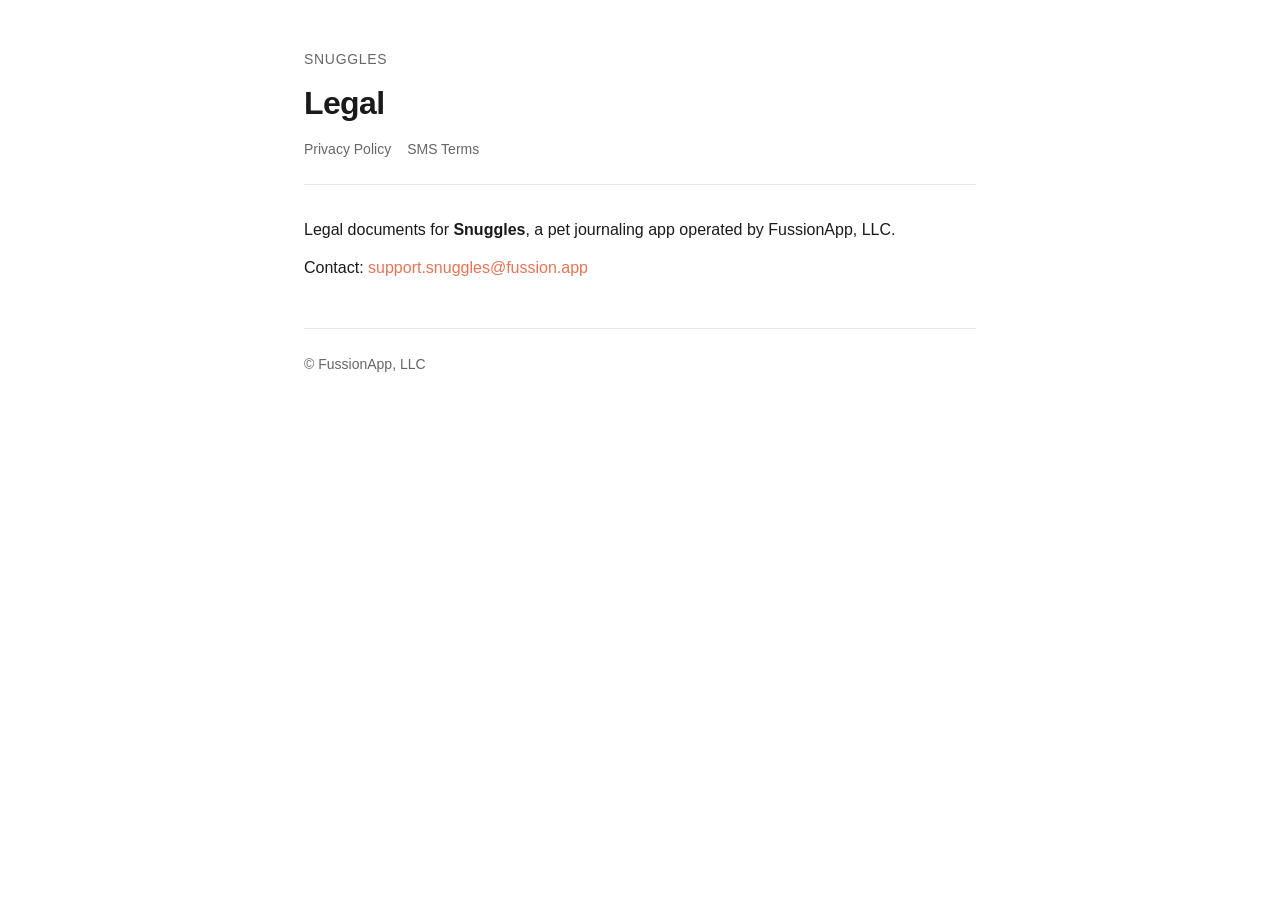
==== index.html @ 8c18772a "Initial: privacy policy + SMS terms pages" ====
<!DOCTYPE html>
<html lang="en">
<head>
<meta charset="utf-8">
<meta name="viewport" content="width=device-width, initial-scale=1">
<title>Snuggles — Legal</title>
<link rel="stylesheet" href="/style.css">
</head>
<body>
<div class="container">
  <header>
    <div class="brand">Snuggles</div>
    <h1>Legal</h1>
    <div class="nav">
      <a href="/privacy/">Privacy Policy</a>
      <a href="/terms/">SMS Terms</a>
    </div>
  </header>
  <p>Legal documents for <strong>Snuggles</strong>, a pet journaling app operated by FussionApp, LLC.</p>
  <p>Contact: <a href="mailto:support.snuggles@fussion.app">support.snuggles@fussion.app</a></p>
  <footer>
    &copy; FussionApp, LLC
  </footer>
</div>
</body>
</html>
---- style.css ----
:root {
  --bg: #ffffff;
  --fg: #1a1a1a;
  --muted: #666666;
  --rule: #e5e5e5;
  --accent: #ec7352;
  --code-bg: #f4f4f4;
}

@media (prefers-color-scheme: dark) {
  :root {
    --bg: #121212;
    --fg: #e5e5e5;
    --muted: #a0a0a0;
    --rule: #2a2a2a;
    --accent: #ff8a65;
    --code-bg: #1e1e1e;
  }
}

* {
  box-sizing: border-box;
}

html, body {
  margin: 0;
  padding: 0;
  background: var(--bg);
  color: var(--fg);
  font-family: -apple-system, BlinkMacSystemFont, "Segoe UI", Roboto, Oxygen, Ubuntu, Cantarell, "Helvetica Neue", Arial, sans-serif;
  font-size: 16px;
  line-height: 1.6;
  -webkit-font-smoothing: antialiased;
}

.container {
  max-width: 720px;
  margin: 0 auto;
  padding: 48px 24px 96px;
}

header {
  border-bottom: 1px solid var(--rule);
  padding-bottom: 24px;
  margin-bottom: 32px;
}

header .brand {
  font-size: 14px;
  color: var(--muted);
  letter-spacing: 0.05em;
  text-transform: uppercase;
  margin-bottom: 8px;
}

header h1 {
  margin: 0 0 4px;
  font-size: 32px;
  font-weight: 700;
  letter-spacing: -0.02em;
}

header .updated {
  color: var(--muted);
  font-size: 14px;
}

h2 {
  font-size: 22px;
  margin-top: 40px;
  margin-bottom: 12px;
  letter-spacing: -0.01em;
}

h3 {
  font-size: 17px;
  margin-top: 28px;
  margin-bottom: 8px;
}

p, li {
  margin: 0 0 12px;
}

ul {
  padding-left: 22px;
}

strong {
  color: var(--fg);
}

a {
  color: var(--accent);
  text-decoration: none;
}

a:hover {
  text-decoration: underline;
}

code {
  background: var(--code-bg);
  padding: 2px 6px;
  border-radius: 4px;
  font-size: 14px;
  font-family: "SF Mono", ui-monospace, SFMono-Regular, Menlo, Consolas, monospace;
}

table {
  width: 100%;
  border-collapse: collapse;
  margin: 16px 0 24px;
  font-size: 15px;
}

th, td {
  text-align: left;
  padding: 10px 12px;
  border-bottom: 1px solid var(--rule);
  vertical-align: top;
}

th {
  font-weight: 600;
  background: var(--code-bg);
}

hr {
  border: none;
  border-top: 1px solid var(--rule);
  margin: 48px 0;
}

footer {
  margin-top: 48px;
  padding-top: 24px;
  border-top: 1px solid var(--rule);
  color: var(--muted);
  font-size: 14px;
}

footer a {
  color: var(--muted);
}

.nav {
  display: flex;
  gap: 16px;
  margin-top: 8px;
  font-size: 14px;
}

.nav a {
  color: var(--muted);
}
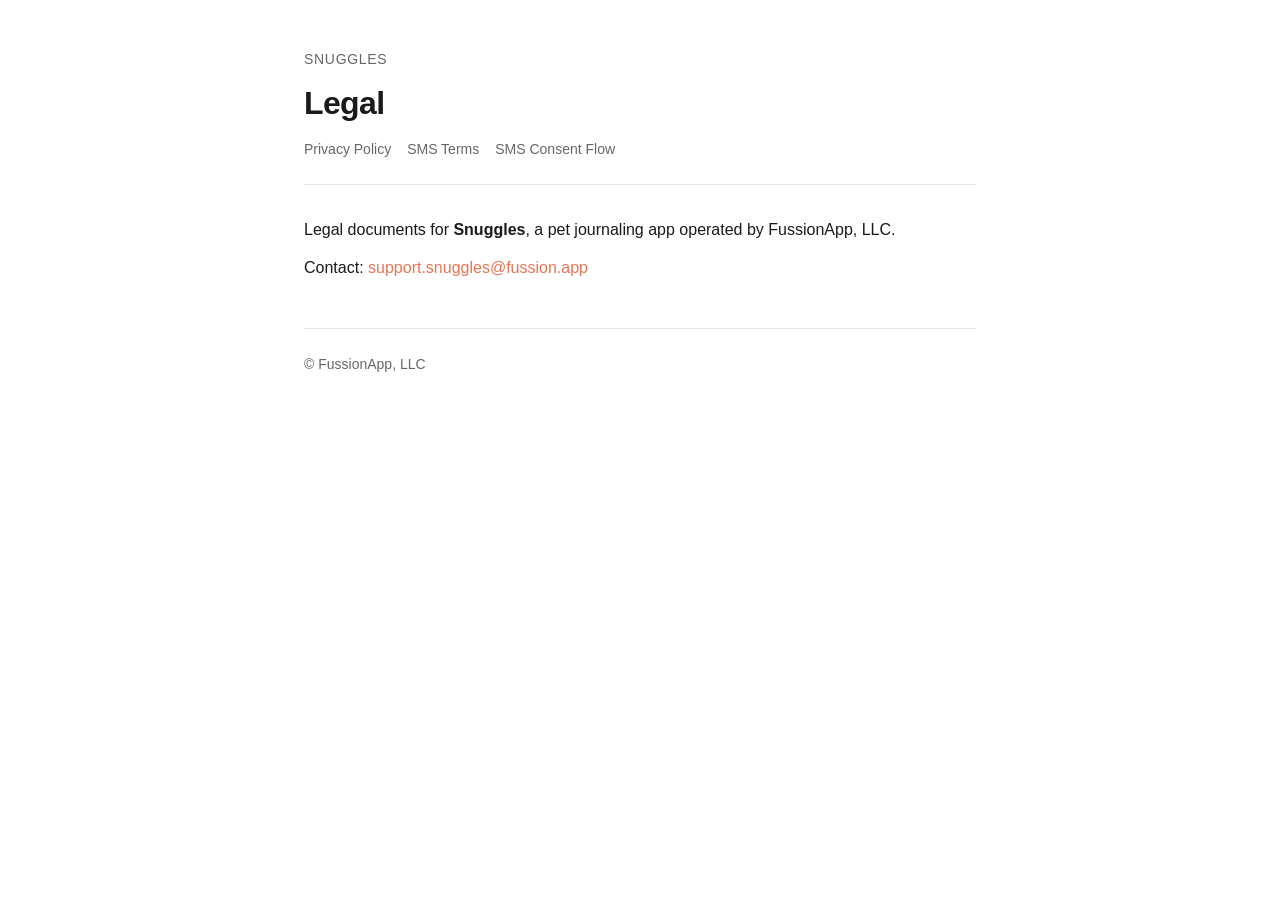
==== commit 1531c025: "Add SMS consent flow page with sign-in + verify screenshots Public reference page at /sms-consent/ f" ====
--- a/index.html
+++ b/index.html
@@ -14,6 +14,7 @@
     <div class="nav">
       <a href="/privacy/">Privacy Policy</a>
       <a href="/terms/">SMS Terms</a>
+      <a href="/sms-consent/">SMS Consent Flow</a>
     </div>
   </header>
   <p>Legal documents for <strong>Snuggles</strong>, a pet journaling app operated by FussionApp, LLC.</p>
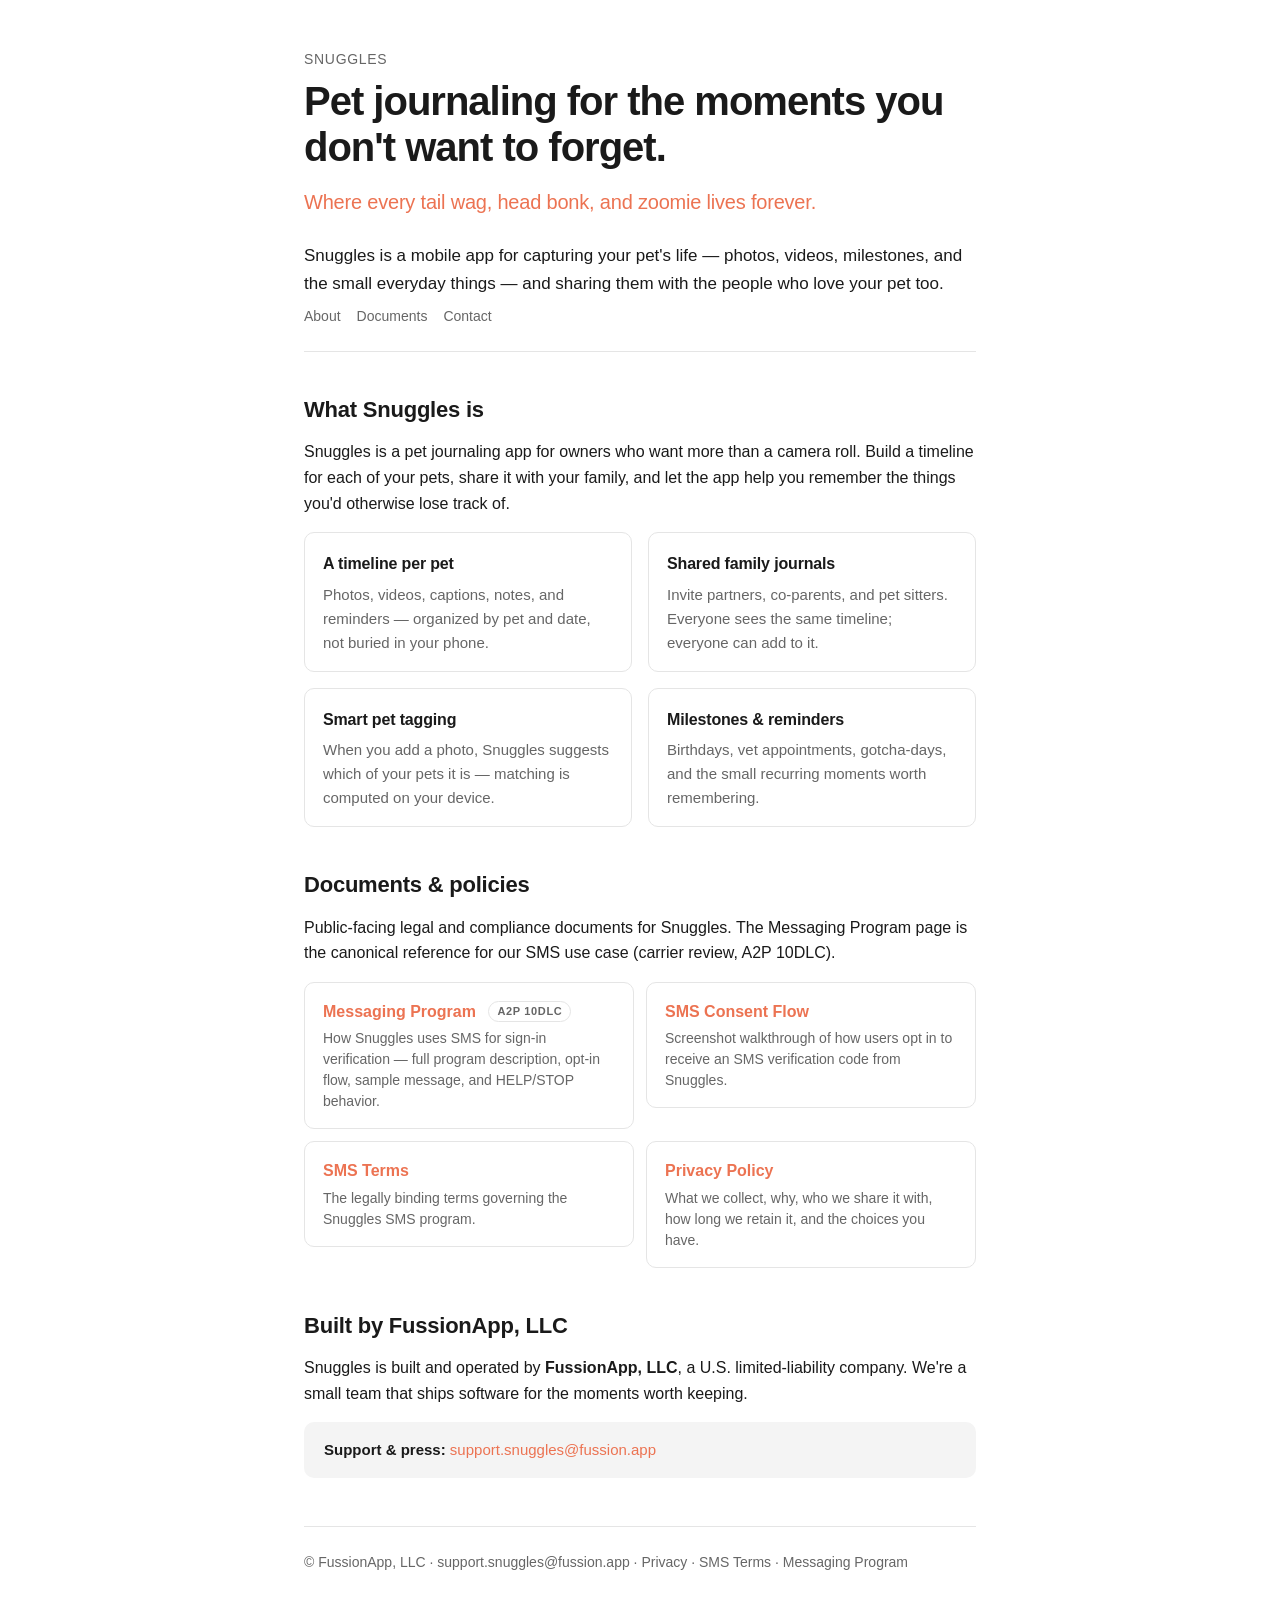
==== commit 6ebfdebb: "Redesign home page as proper Snuggles landing Replaces the bare legal-hub with a real landing page: " ====
--- a/index.html
+++ b/index.html
@@ -3,24 +3,187 @@
 <head>
 <meta charset="utf-8">
 <meta name="viewport" content="width=device-width, initial-scale=1">
-<title>Snuggles — Legal</title>
+<title>Snuggles — Pet journaling for the moments you don't want to forget</title>
+<meta name="description" content="Snuggles is a pet journaling app from FussionApp, LLC. Capture, share, and preserve every tail wag, head bonk, and zoomie of your pet's life.">
 <link rel="stylesheet" href="/style.css">
+<style>
+  .hero h1 {
+    font-size: 40px;
+    line-height: 1.15;
+    letter-spacing: -0.025em;
+    margin: 8px 0 16px;
+  }
+  .hero .tagline {
+    font-size: 20px;
+    color: var(--accent);
+    font-weight: 500;
+    margin: 0 0 24px;
+    letter-spacing: -0.01em;
+  }
+  .hero .lede {
+    font-size: 17px;
+    color: var(--fg);
+    margin: 0 0 8px;
+  }
+
+  .feature-grid {
+    display: grid;
+    grid-template-columns: repeat(auto-fit, minmax(220px, 1fr));
+    gap: 16px;
+    margin: 16px 0 8px;
+  }
+  .feature {
+    border: 1px solid var(--rule);
+    border-radius: 10px;
+    padding: 18px 18px 16px;
+  }
+  .feature .feature-title {
+    font-weight: 600;
+    margin-bottom: 6px;
+    letter-spacing: -0.01em;
+  }
+  .feature .feature-body {
+    font-size: 15px;
+    color: var(--muted);
+    margin: 0;
+  }
+
+  .doc-list {
+    display: grid;
+    grid-template-columns: repeat(auto-fit, minmax(260px, 1fr));
+    gap: 12px;
+    margin: 16px 0 8px;
+    padding: 0;
+    list-style: none;
+  }
+  .doc-list li {
+    margin: 0;
+  }
+  .doc-list a.doc-card {
+    display: block;
+    border: 1px solid var(--rule);
+    border-radius: 10px;
+    padding: 16px 18px;
+    color: var(--fg);
+    transition: border-color 0.15s ease, background 0.15s ease;
+  }
+  .doc-list a.doc-card:hover {
+    border-color: var(--accent);
+    text-decoration: none;
+    background: var(--code-bg);
+  }
+  .doc-list a.doc-card .doc-title {
+    font-weight: 600;
+    color: var(--accent);
+    margin-bottom: 4px;
+  }
+  .doc-list a.doc-card .doc-desc {
+    font-size: 14px;
+    color: var(--muted);
+    line-height: 1.5;
+  }
+
+  .doc-list .badge {
+    display: inline-block;
+    font-size: 11px;
+    text-transform: uppercase;
+    letter-spacing: 0.06em;
+    color: var(--muted);
+    border: 1px solid var(--rule);
+    border-radius: 999px;
+    padding: 1px 8px;
+    margin-left: 8px;
+    vertical-align: 2px;
+  }
+
+  .contact {
+    background: var(--code-bg);
+    border-radius: 10px;
+    padding: 16px 20px;
+    margin: 16px 0 0;
+    font-size: 15px;
+  }
+</style>
 </head>
 <body>
 <div class="container">
-  <header>
+  <header class="hero">
     <div class="brand">Snuggles</div>
-    <h1>Legal</h1>
+    <h1>Pet journaling for the moments you don't want to forget.</h1>
+    <p class="tagline">Where every tail wag, head bonk, and zoomie lives forever.</p>
+    <p class="lede">Snuggles is a mobile app for capturing your pet's life &mdash; photos, videos, milestones, and the small everyday things &mdash; and sharing them with the people who love your pet too.</p>
     <div class="nav">
-      <a href="/privacy/">Privacy Policy</a>
-      <a href="/terms/">SMS Terms</a>
-      <a href="/sms-consent/">SMS Consent Flow</a>
+      <a href="#about">About</a>
+      <a href="#documents">Documents</a>
+      <a href="#contact">Contact</a>
     </div>
   </header>
-  <p>Legal documents for <strong>Snuggles</strong>, a pet journaling app operated by FussionApp, LLC.</p>
-  <p>Contact: <a href="mailto:support.snuggles@fussion.app">support.snuggles@fussion.app</a></p>
+
+  <h2 id="about">What Snuggles is</h2>
+  <p>Snuggles is a pet journaling app for owners who want more than a camera roll. Build a timeline for each of your pets, share it with your family, and let the app help you remember the things you'd otherwise lose track of.</p>
+
+  <div class="feature-grid">
+    <div class="feature">
+      <div class="feature-title">A timeline per pet</div>
+      <p class="feature-body">Photos, videos, captions, notes, and reminders &mdash; organized by pet and date, not buried in your phone.</p>
+    </div>
+    <div class="feature">
+      <div class="feature-title">Shared family journals</div>
+      <p class="feature-body">Invite partners, co-parents, and pet sitters. Everyone sees the same timeline; everyone can add to it.</p>
+    </div>
+    <div class="feature">
+      <div class="feature-title">Smart pet tagging</div>
+      <p class="feature-body">When you add a photo, Snuggles suggests which of your pets it is &mdash; matching is computed on your device.</p>
+    </div>
+    <div class="feature">
+      <div class="feature-title">Milestones &amp; reminders</div>
+      <p class="feature-body">Birthdays, vet appointments, gotcha-days, and the small recurring moments worth remembering.</p>
+    </div>
+  </div>
+
+  <h2 id="documents">Documents &amp; policies</h2>
+  <p>Public-facing legal and compliance documents for Snuggles. The Messaging Program page is the canonical reference for our SMS use case (carrier review, A2P 10DLC).</p>
+
+  <ul class="doc-list">
+    <li>
+      <a class="doc-card" href="/messaging-program/">
+        <div class="doc-title">Messaging Program <span class="badge">A2P 10DLC</span></div>
+        <div class="doc-desc">How Snuggles uses SMS for sign-in verification &mdash; full program description, opt-in flow, sample message, and HELP/STOP behavior.</div>
+      </a>
+    </li>
+    <li>
+      <a class="doc-card" href="/sms-consent/">
+        <div class="doc-title">SMS Consent Flow</div>
+        <div class="doc-desc">Screenshot walkthrough of how users opt in to receive an SMS verification code from Snuggles.</div>
+      </a>
+    </li>
+    <li>
+      <a class="doc-card" href="/terms/">
+        <div class="doc-title">SMS Terms</div>
+        <div class="doc-desc">The legally binding terms governing the Snuggles SMS program.</div>
+      </a>
+    </li>
+    <li>
+      <a class="doc-card" href="/privacy/">
+        <div class="doc-title">Privacy Policy</div>
+        <div class="doc-desc">What we collect, why, who we share it with, how long we retain it, and the choices you have.</div>
+      </a>
+    </li>
+  </ul>
+
+  <h2 id="contact">Built by FussionApp, LLC</h2>
+  <p>Snuggles is built and operated by <strong>FussionApp, LLC</strong>, a U.S. limited-liability company. We're a small team that ships software for the moments worth keeping.</p>
+
+  <div class="contact">
+    <strong>Support &amp; press:</strong> <a href="mailto:support.snuggles@fussion.app">support.snuggles@fussion.app</a>
+  </div>
+
   <footer>
-    &copy; FussionApp, LLC
+    &copy; FussionApp, LLC ·
+    <a href="mailto:support.snuggles@fussion.app">support.snuggles@fussion.app</a> ·
+    <a href="/privacy/">Privacy</a> ·
+    <a href="/terms/">SMS Terms</a> ·
+    <a href="/messaging-program/">Messaging Program</a>
   </footer>
 </div>
 </body>
